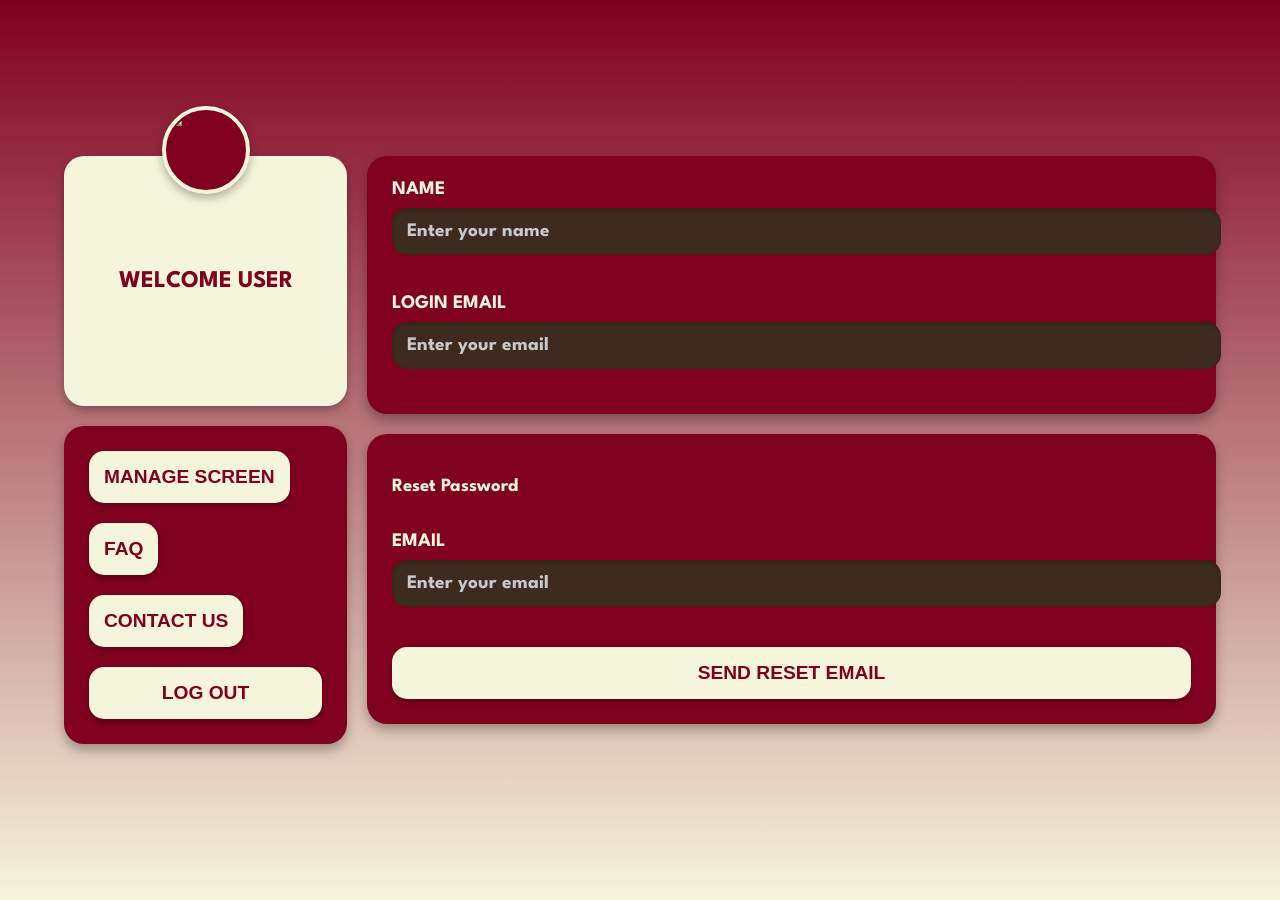
==== dashboard.html @ 306817a9 "chesney" ====
<!DOCTYPE html>
<html lang="en">
<head>
  <meta charset="UTF-8">
  <meta name="viewport" content="width=device-width, initial-scale=1.0">
  <title>User Dashboard</title>
  <link rel="stylesheet" href="dashboard.css">
</head>
<body>
  <div class="main-container">
    <!-- Left Section -->
    <div class="left-section">
      <div class="welcome-card">
        <img src="./images/logo1.png" alt="Logo" class="logo">
        <p class="welcome-text">WELCOME <span id="username">USER</span></p>
      </div>
      <div class="menu">
        <a href="manage.html">
          <button class="menu-button">MANAGE SCREEN</button>
        </a>
        <a href="https://chat.openai.com/" target="_blank" rel="noopener noreferrer">
          <button class="menu-button">FAQ</button>
        </a>
        <a href="https://www.chesney.in" target="_blank">
          <button class="menu-button">CONTACT US</button>
        </a>
        <button id="logout-btn" class="menu-button">LOG OUT</button>
      </div>
    </div>

    <!-- Right Section -->
    <div class="right-section">
      <!-- Display User Info -->
      <div class="form-card">
        <div class="form-group">
          <label for="name">NAME</label>
          <input type="text" id="name" placeholder="Enter your name" readonly>
        </div>
        <div class="form-group">
          <label for="email">LOGIN EMAIL</label>
          <input type="text" id="email" placeholder="Enter your email" readonly>
        </div>
      </div>

      <!-- Reset Password Section -->
      <div class="form-card">
        <h3>Reset Password</h3>
        <div class="form-group">
          <label for="reset-email">EMAIL</label>
          <input type="email" id="reset-email" placeholder="Enter your email">
        </div>
        <button id="send-reset-email-btn" class="menu-button">SEND RESET EMAIL</button>
      </div>
    </div>
  </div>

  <!-- Firebase and JavaScript -->
  <script type="module">
    import { initializeApp } from "https://www.gstatic.com/firebasejs/9.15.0/firebase-app.js";
    import { getAuth, onAuthStateChanged, signOut, sendPasswordResetEmail } from "https://www.gstatic.com/firebasejs/9.15.0/firebase-auth.js";

    // Firebase configuration
    const firebaseConfig = {
      apiKey: "AIzaSyB5WjXzmGNUWUCr-_-PDPagpUfYaTmjjGY",
      authDomain: "cheney-25352.firebaseapp.com",
      projectId: "cheney-25352",
      storageBucket: "cheney-25352.appspot.com",
      messagingSenderId: "731368175146",
      appId: "1:731368175146:web:b2fd024d600c930373f553",
    };

    // Initialize Firebase
    const app = initializeApp(firebaseConfig);
    const auth = getAuth();

    document.addEventListener("DOMContentLoaded", () => {
      // Check for password reset success via query parameter
      const urlParams = new URLSearchParams(window.location.search);
      if (urlParams.has("reset")) {
        const resetSuccess = urlParams.get("reset");

        if (resetSuccess === "true") {
          alert("Password successfully changed! You can now log in using your new password.");
          // Remove query parameter from the URL
          window.history.replaceState(null, null, window.location.pathname);
        }
      }

      // Display user info
      onAuthStateChanged(auth, (user) => {
        if (user) {
          const displayName = user.displayName || user.email.split('@')[0];
          const email = user.email;

          // Populate user details
          document.getElementById('username').textContent = displayName.toUpperCase();
          document.getElementById('name').value = displayName;
          document.getElementById('email').value = email;
        } else {
          // Redirect to login page if user is not logged in
          window.location.href = "login.html";
        }
      });

      // Logout functionality
      document.getElementById("logout-btn").addEventListener("click", async () => {
        if (confirm("Are you sure you want to log out?")) {
          try {
            await signOut(auth);
            window.location.href = "login.html";
          } catch (error) {
            alert("Failed to log out. Please try again.");
          }
        }
      });

      // Send Password Reset Email functionality
      const sendResetEmailButton = document.getElementById("send-reset-email-btn");
      sendResetEmailButton.addEventListener("click", async () => {
        const email = document.getElementById("reset-email").value;
        if (!email) {
          alert("Please enter your email.");
          return;
        }

        const actionCodeSettings = {
          url: "https://yourdomain.com/dashboard.html?reset=true", // Replace with your actual domain
          handleCodeInApp: false,
        };

        try {
          await sendPasswordResetEmail(auth, email, actionCodeSettings);
          alert("Password reset email sent. Please check your inbox.");
        } catch (error) {
          alert("Error sending password reset email: " + error.message);
        }
      });
    });
  </script>
</body>
</html>
---- dashboard.css ----
@import url('https://fonts.googleapis.com/css2?family=League+Spartan:wght@400;700&display=swap');

/* Global Styles */
body {
    margin: 0;
    padding: 0;
    font-family: 'League Spartan', Arial, sans-serif;
    background: linear-gradient(to bottom, #800020, #F5F5DC); /* Burgundy to Cream */
    color: #3D2B1F; /* Dark Brown */
    display: flex;
    justify-content: center;
    align-items: center;
    height: 100vh;
}

/* Main Container */
.main-container {
    display: flex;
    justify-content: space-between;
    width: 90%;
    max-width: 1400px;
    gap: 20px;
}

/* Left Section */
.left-section {
    flex: 1;
    display: flex;
    flex-direction: column;
    gap: 20px;
}

/* Welcome Card */
.welcome-card {
    position: relative;
    background: #F5F5DC; /* Cream */
    color: #800020; /* Burgundy */
    text-align: center;
    padding: 25px;
    border-radius: 20px;
    box-shadow: 0 4px 10px rgba(0, 0, 0, 0.3);
    display: flex;
    flex-direction: column;
    justify-content: center;
    align-items: center;
    height: 200px;
    font-size: 1.5rem;
    font-weight: bold;
}

/* Logo */
.logo {
    position: absolute;
    top: -50px;
    width: 80px;
    height: 80px;
    border-radius: 50%;
    background: #800020; /* Burgundy */
    box-shadow: 0 4px 10px rgba(0, 0, 0, 0.3);
    border: 4px solid #F5F5DC; /* Cream */
}

/* Menu */
.menu {
    background: #800020; /* Burgundy */
    border-radius: 20px;
    padding: 25px;
    display: flex;
    flex-direction: column;
    gap: 20px;
    box-shadow: 0 6px 12px rgba(0, 0, 0, 0.3);
}

/* Menu Buttons */
.menu-button {
    background: #F5F5DC; /* Cream */
    color: #800020; /* Burgundy */
    border: none;
    border-radius: 15px;
    padding: 15px;
    font-size: 1.2rem;
    font-weight: bold;
    cursor: pointer;
    text-align: center;
    transition: all 0.3s ease;
    box-shadow: 0 3px 6px rgba(0, 0, 0, 0.3);
}

.menu-button:hover {
    background: #3D2B1F; /* Dark Brown */
    color: #F5F5DC; /* Cream */
}

.menu-button:focus {
    outline: 2px solid #800020; /* Burgundy */
    outline-offset: 4px;
}

/* Right Section */
.right-section {
    flex: 3;
    display: flex;
    flex-direction: column;
    gap: 20px;
}

/* Form Card */
.form-card {
    background: #800020; /* Burgundy */
    color: #F5F5DC; /* Cream */
    border-radius: 20px;
    padding: 25px;
    box-shadow: 0 6px 12px rgba(0, 0, 0, 0.3);
    display: flex;
    flex-direction: column;
    gap: 20px;
}

/* Form Groups */
.form-group {
    display: flex;
    flex-direction: column;
    margin-bottom: 20px;
}

.form-group label {
    font-size: 1.2rem;
    font-weight: bold;
    margin-bottom: 10px;
    color: #F5F5DC; /* Cream */
}

/* Inputs */
.form-group input {
    padding: 15px;
    border: none;
    border-radius: 15px;
    font-size: 1.2rem;
    font-family: 'League Spartan', Arial, sans-serif;
    background: #3D2B1F; /* Dark Brown */
    color: #F5F5DC; /* Cream */
    box-shadow: inset 0 2px 4px rgba(0, 0, 0, 0.2);
    width: 100%;
}

.form-group input::placeholder {
    color: #C9C9C9; /* Light Gray */
    font-weight: bold;
}

input[readonly] {
    background: #3D2B1F; /* Dark Brown */
    color: #F5F5DC; /* Cream */
    cursor: not-allowed;
}

/* Button in Form Card */
.form-card button {
    background: #F5F5DC; /* Cream */
    color: #800020; /* Burgundy */
    border: none;
    border-radius: 15px;
    padding: 15px;
    font-size: 1.2rem;
    font-weight: bold;
    cursor: pointer;
    text-align: center;
    box-shadow: 0 3px 6px rgba(0, 0, 0, 0.3);
    transition: all 0.3s ease;
}

.form-card button:hover {
    background: #3D2B1F; /* Dark Brown */
    color: #F5F5DC; /* Cream */
}

.form-card button:focus {
    outline: 2px solid #800020; /* Burgundy */
    outline-offset: 4px;
}

/* Responsive Design */
@media (max-width: 768px) {
    .main-container {
        flex-direction: column;
        align-items: center;
    }

    .menu, .welcome-card {
        max-width: 100%;
    }

    .right-section {
        flex: 1;
        width: 100%;
    }

    .form-card {
        width: 100%;
    }
}

@media (max-width: 480px) {
    .form-group input {
        font-size: 1rem;
        padding: 12px;
    }

    .form-card button {
        font-size: 1rem;
        padding: 12px;
    }
}
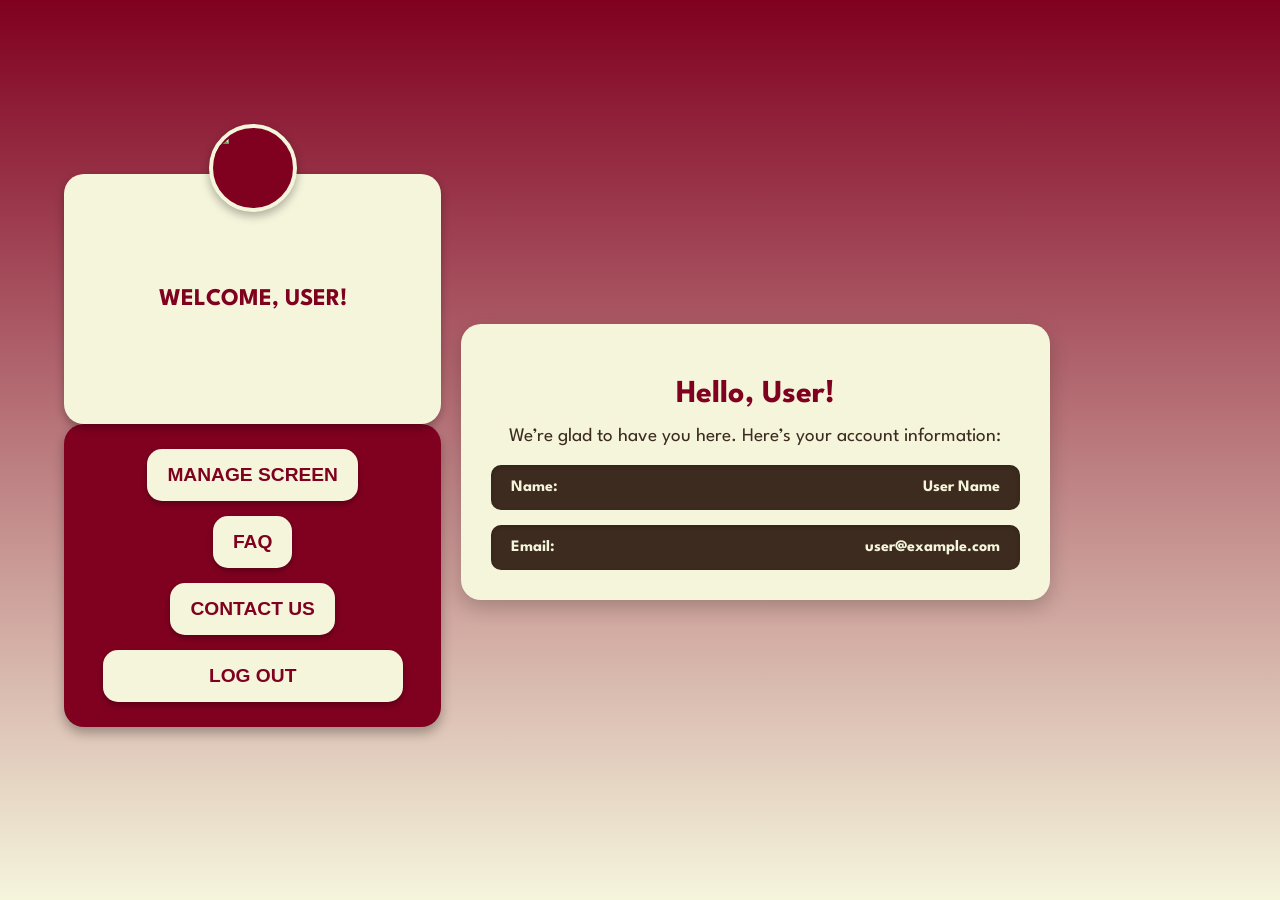
==== commit 28918089: "dashboardupdate" ====
--- a/dashboard.html
+++ b/dashboard.html
@@ -10,54 +10,51 @@
   <div class="main-container">
     <!-- Left Section -->
     <div class="left-section">
-      <div class="welcome-card">
-        <img src="./images/logo1.png" alt="Logo" class="logo">
-        <p class="welcome-text">WELCOME <span id="username">USER</span></p>
-      </div>
-      <div class="menu">
+      <!-- Welcome Card -->
+      <section class="welcome-card">
+        <img src="./images/logo1.png" alt="Company Logo" class="logo">
+        <p class="welcome-text">WELCOME, <span id="username">USER</span>!</p>
+      </section>
+
+      <!-- Menu Section -->
+      <nav class="menu">
         <a href="manage.html">
-          <button class="menu-button">MANAGE SCREEN</button>
+          <button class="menu-button" aria-label="Manage Screen">MANAGE SCREEN</button>
         </a>
         <a href="https://chat.openai.com/" target="_blank" rel="noopener noreferrer">
-          <button class="menu-button">FAQ</button>
+          <button class="menu-button" aria-label="Frequently Asked Questions">FAQ</button>
         </a>
-        <a href="https://www.chesney.in" target="_blank">
-          <button class="menu-button">CONTACT US</button>
+        <a href="https://www.chesney.in" target="_blank" rel="noopener noreferrer">
+          <button class="menu-button" aria-label="Contact Us">CONTACT US</button>
         </a>
-        <button id="logout-btn" class="menu-button">LOG OUT</button>
-      </div>
+        <button id="logout-btn" class="menu-button" aria-label="Log Out">LOG OUT</button>
+      </nav>
     </div>
 
     <!-- Right Section -->
     <div class="right-section">
-      <!-- Display User Info -->
-      <div class="form-card">
-        <div class="form-group">
-          <label for="name">NAME</label>
-          <input type="text" id="name" placeholder="Enter your name" readonly>
+      <!-- User Info Card -->
+      <section class="info-card">
+        <h1>Hello, <span id="display-name">User</span>!</h1>
+        <p>We’re glad to have you here. Here’s your account information:</p>
+        <div class="user-details">
+          <div class="detail">
+            <strong>Name:</strong>
+            <span id="name">User Name</span>
+          </div>
+          <div class="detail">
+            <strong>Email:</strong>
+            <span id="email">user@example.com</span>
+          </div>
         </div>
-        <div class="form-group">
-          <label for="email">LOGIN EMAIL</label>
-          <input type="text" id="email" placeholder="Enter your email" readonly>
-        </div>
-      </div>
-
-      <!-- Reset Password Section -->
-      <div class="form-card">
-        <h3>Reset Password</h3>
-        <div class="form-group">
-          <label for="reset-email">EMAIL</label>
-          <input type="email" id="reset-email" placeholder="Enter your email">
-        </div>
-        <button id="send-reset-email-btn" class="menu-button">SEND RESET EMAIL</button>
-      </div>
+      </section>
     </div>
   </div>
 
   <!-- Firebase and JavaScript -->
   <script type="module">
     import { initializeApp } from "https://www.gstatic.com/firebasejs/9.15.0/firebase-app.js";
-    import { getAuth, onAuthStateChanged, signOut, sendPasswordResetEmail } from "https://www.gstatic.com/firebasejs/9.15.0/firebase-auth.js";
+    import { getAuth, onAuthStateChanged, signOut } from "https://www.gstatic.com/firebasejs/9.15.0/firebase-auth.js";
 
     // Firebase configuration
     const firebaseConfig = {
@@ -74,28 +71,16 @@
     const auth = getAuth();
 
     document.addEventListener("DOMContentLoaded", () => {
-      // Check for password reset success via query parameter
-      const urlParams = new URLSearchParams(window.location.search);
-      if (urlParams.has("reset")) {
-        const resetSuccess = urlParams.get("reset");
-
-        if (resetSuccess === "true") {
-          alert("Password successfully changed! You can now log in using your new password.");
-          // Remove query parameter from the URL
-          window.history.replaceState(null, null, window.location.pathname);
-        }
-      }
-
-      // Display user info
       onAuthStateChanged(auth, (user) => {
         if (user) {
           const displayName = user.displayName || user.email.split('@')[0];
           const email = user.email;
 
-          // Populate user details
+          // Populate user details dynamically
           document.getElementById('username').textContent = displayName.toUpperCase();
-          document.getElementById('name').value = displayName;
-          document.getElementById('email').value = email;
+          document.getElementById('display-name').textContent = displayName;
+          document.getElementById('name').textContent = displayName;
+          document.getElementById('email').textContent = email;
         } else {
           // Redirect to login page if user is not logged in
           window.location.href = "login.html";
@@ -113,28 +98,6 @@
           }
         }
       });
-
-      // Send Password Reset Email functionality
-      const sendResetEmailButton = document.getElementById("send-reset-email-btn");
-      sendResetEmailButton.addEventListener("click", async () => {
-        const email = document.getElementById("reset-email").value;
-        if (!email) {
-          alert("Please enter your email.");
-          return;
-        }
-
-        const actionCodeSettings = {
-          url: "https://yourdomain.com/dashboard.html?reset=true", // Replace with your actual domain
-          handleCodeInApp: false,
-        };
-
-        try {
-          await sendPasswordResetEmail(auth, email, actionCodeSettings);
-          alert("Password reset email sent. Please check your inbox.");
-        } catch (error) {
-          alert("Error sending password reset email: " + error.message);
-        }
-      });
     });
   </script>
 </body>
--- a/dashboard.css
+++ b/dashboard.css
@@ -10,28 +10,35 @@
     display: flex;
     justify-content: center;
     align-items: center;
-    height: 100vh;
+    min-height: 100vh;
+    overflow-x: hidden;
 }
 
 /* Main Container */
 .main-container {
-    display: flex;
-    justify-content: space-between;
+    display: grid;
+    grid-template-areas:
+        "welcome"
+        "menu info";
+    grid-template-columns: 1fr 2fr;
+    gap: 20px;
     width: 90%;
-    max-width: 1400px;
-    gap: 20px;
-}
-
-/* Left Section */
-.left-section {
-    flex: 1;
-    display: flex;
-    flex-direction: column;
-    gap: 20px;
+    max-width: 1200px;
+}
+
+@media (max-width: 768px) {
+    .main-container {
+        grid-template-areas:
+            "welcome"
+            "menu"
+            "info";
+        grid-template-columns: 1fr;
+    }
 }
 
 /* Welcome Card */
 .welcome-card {
+    grid-area: welcome;
     position: relative;
     background: #F5F5DC; /* Cream */
     color: #800020; /* Burgundy */
@@ -46,6 +53,17 @@
     height: 200px;
     font-size: 1.5rem;
     font-weight: bold;
+    animation: float 6s ease-in-out infinite;
+}
+
+/* Floating Animation */
+@keyframes float {
+    0%, 100% {
+        transform: translateY(0px);
+    }
+    50% {
+        transform: translateY(-10px);
+    }
 }
 
 /* Logo */
@@ -60,15 +78,20 @@
     border: 4px solid #F5F5DC; /* Cream */
 }
 
-/* Menu */
+/* Menu Section */
 .menu {
+    grid-area: menu;
     background: #800020; /* Burgundy */
     border-radius: 20px;
     padding: 25px;
     display: flex;
     flex-direction: column;
-    gap: 20px;
+    align-items: center;
+    gap: 15px; /* Consistent spacing between buttons */
     box-shadow: 0 6px 12px rgba(0, 0, 0, 0.3);
+    text-align: center;
+    max-width: 400px;
+    margin: 0 auto;
 }
 
 /* Menu Buttons */
@@ -77,137 +100,113 @@
     color: #800020; /* Burgundy */
     border: none;
     border-radius: 15px;
-    padding: 15px;
+    padding: 15px 20px;
     font-size: 1.2rem;
     font-weight: bold;
     cursor: pointer;
     text-align: center;
     transition: all 0.3s ease;
     box-shadow: 0 3px 6px rgba(0, 0, 0, 0.3);
+    width: 100%;
+    max-width: 300px;
 }
 
 .menu-button:hover {
     background: #3D2B1F; /* Dark Brown */
     color: #F5F5DC; /* Cream */
+    transform: translateY(-2px); /* Subtle lift on hover */
+    box-shadow: 0 6px 12px rgba(0, 0, 0, 0.4);
 }
 
 .menu-button:focus {
-    outline: 2px solid #800020; /* Burgundy */
+    outline: 2px solid #F5F5DC; /* Cream border */
     outline-offset: 4px;
 }
 
-/* Right Section */
-.right-section {
-    flex: 3;
+/* Info Card */
+.info-card {
+    grid-area: info;
+    background: #F5F5DC; /* Slight transparency */
+    backdrop-filter: blur(10px);
+    -webkit-backdrop-filter: blur(10px);
+    color: #800020; /* Burgundy */
+    border-radius: 20px;
+    padding: 30px;
+    box-shadow: 0 8px 20px rgba(0, 0, 0, 0.2);
+    text-align: center;
+    width: 70%;
+    animation: float 6s ease-in-out infinite alternate;
+    margin-top: 150px;
+}
+
+.info-card h1 {
+    font-size: 2rem;
+    font-weight: bold;
+    margin-bottom: 15px;
+    color: #800020; /* Burgundy */
+}
+
+.info-card p {
+    font-size: 1.2rem;
+    margin-bottom: 20px;
+    color: #3D2B1F; /* Dark Brown */
+}
+
+/* User Details */
+.user-details {
     display: flex;
     flex-direction: column;
-    gap: 20px;
-}
-
-/* Form Card */
-.form-card {
-    background: #800020; /* Burgundy */
-    color: #F5F5DC; /* Cream */
-    border-radius: 20px;
-    padding: 25px;
-    box-shadow: 0 6px 12px rgba(0, 0, 0, 0.3);
-    display: flex;
-    flex-direction: column;
-    gap: 20px;
-}
-
-/* Form Groups */
-.form-group {
-    display: flex;
-    flex-direction: column;
-    margin-bottom: 20px;
-}
-
-.form-group label {
-    font-size: 1.2rem;
-    font-weight: bold;
-    margin-bottom: 10px;
-    color: #F5F5DC; /* Cream */
-}
-
-/* Inputs */
-.form-group input {
-    padding: 15px;
-    border: none;
-    border-radius: 15px;
-    font-size: 1.2rem;
-    font-family: 'League Spartan', Arial, sans-serif;
+    gap: 15px;
+}
+
+.detail {
+    display: flex;
+    justify-content: space-between;
+    align-items: center;
+    padding: 15px 20px;
     background: #3D2B1F; /* Dark Brown */
     color: #F5F5DC; /* Cream */
+    border-radius: 10px;
+    font-size: 1rem;
+    font-weight: bold;
     box-shadow: inset 0 2px 4px rgba(0, 0, 0, 0.2);
-    width: 100%;
-}
-
-.form-group input::placeholder {
-    color: #C9C9C9; /* Light Gray */
-    font-weight: bold;
-}
-
-input[readonly] {
-    background: #3D2B1F; /* Dark Brown */
-    color: #F5F5DC; /* Cream */
-    cursor: not-allowed;
-}
-
-/* Button in Form Card */
-.form-card button {
-    background: #F5F5DC; /* Cream */
-    color: #800020; /* Burgundy */
-    border: none;
-    border-radius: 15px;
-    padding: 15px;
-    font-size: 1.2rem;
-    font-weight: bold;
-    cursor: pointer;
-    text-align: center;
-    box-shadow: 0 3px 6px rgba(0, 0, 0, 0.3);
-    transition: all 0.3s ease;
-}
-
-.form-card button:hover {
-    background: #3D2B1F; /* Dark Brown */
-    color: #F5F5DC; /* Cream */
-}
-
-.form-card button:focus {
-    outline: 2px solid #800020; /* Burgundy */
-    outline-offset: 4px;
 }
 
 /* Responsive Design */
 @media (max-width: 768px) {
-    .main-container {
+    .info-card h1 {
+        font-size: 1.8rem;
+    }
+
+    .info-card p {
+        font-size: 1rem;
+    }
+
+    .detail {
         flex-direction: column;
-        align-items: center;
-    }
-
-    .menu, .welcome-card {
-        max-width: 100%;
-    }
-
-    .right-section {
-        flex: 1;
-        width: 100%;
-    }
-
-    .form-card {
-        width: 100%;
+        text-align: left;
     }
 }
 
 @media (max-width: 480px) {
-    .form-group input {
+    .info-card {
+        padding: 15px;
+    }
+
+    .info-card h1 {
+        font-size: 1.5rem;
+    }
+
+    .info-card p {
+        font-size: 0.9rem;
+    }
+
+    .detail {
+        font-size: 0.9rem;
+    }
+
+    .menu-button {
         font-size: 1rem;
         padding: 12px;
     }
-
-    .form-card button {
-        font-size: 1rem;
-        padding: 12px;
-    }
-}
+}
